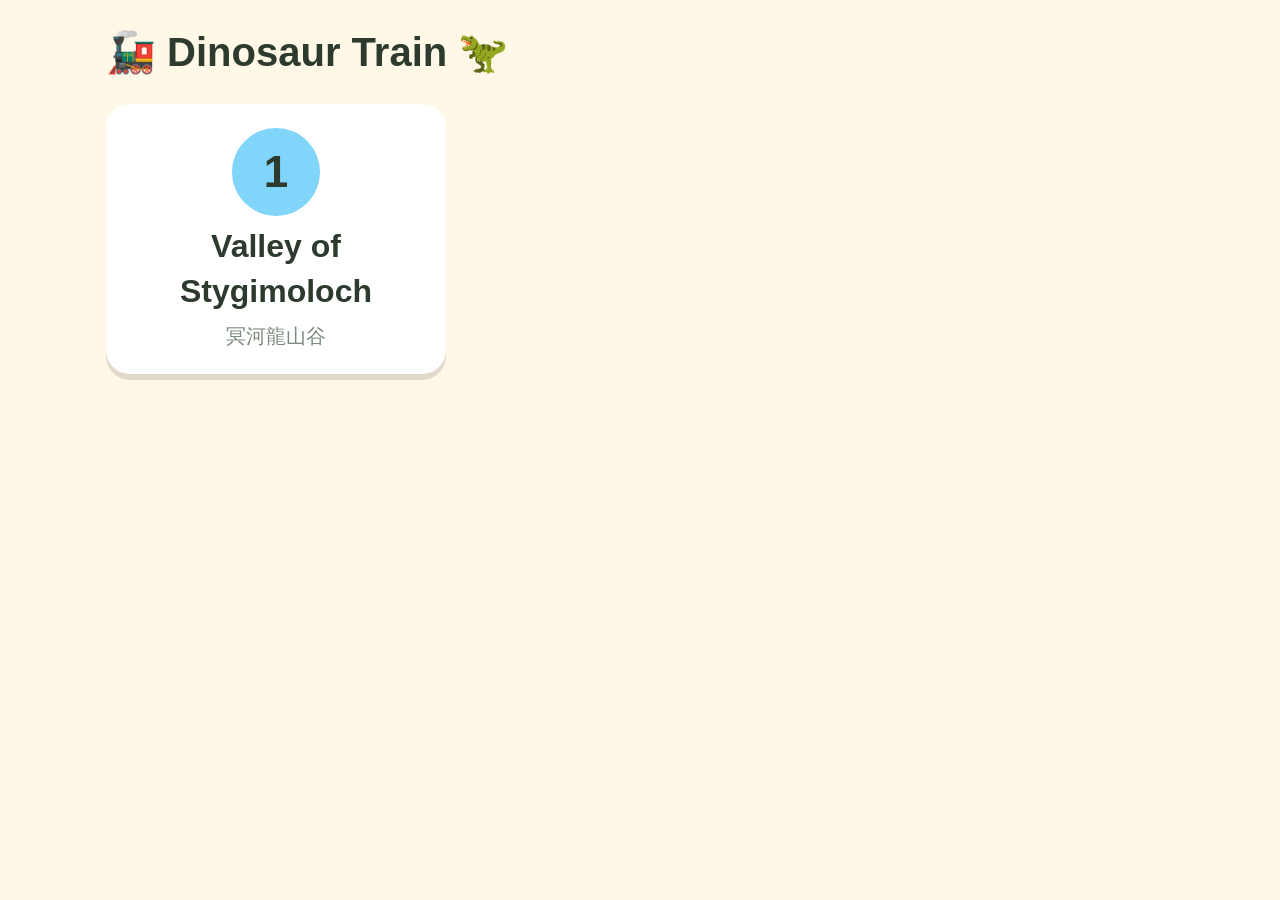
==== index.html @ 0fc73d94 "建立網站骨架、單集頁與第一集內容 - 首頁集數卡片、localStorage 看完紀錄 - 單集頁：YouTube 影片、點單字發音、點句子播放片段後自動暫停 - 第一集 Valley of Styg" ====
<!doctype html>
<html lang="zh-Hant">
<head>
  <meta charset="utf-8">
  <meta name="viewport" content="width=device-width, initial-scale=1">
  <title>恐龍火車學英文</title>
  <link rel="stylesheet" href="css/style.css">
</head>
<body>
  <main class="page">
    <header class="top-bar">
      <h1 class="page-title">🚂 Dinosaur Train 🦖</h1>
    </header>

    <div id="episode-list" class="episode-grid"></div>
    <p id="status" class="message">載入中…</p>
  </main>

  <script type="module" src="js/home.js"></script>
</body>
</html>
---- css/style.css ----
:root {
  --bg: #fff8e7;
  --card: #ffffff;
  --text: #2d3a2e;
  --text-soft: #7a8a7c;
  --green: #4caf50;
  --green-dark: #2e7d32;
  --orange: #ff9800;
  --sky: #81d4fa;
  --radius: 24px;
  --shadow: 0 6px 0 rgba(0, 0, 0, 0.12);
  --tap-min: 64px;
}

* {
  box-sizing: border-box;
}

html {
  -webkit-text-size-adjust: 100%;
}

body {
  margin: 0;
  background: var(--bg);
  color: var(--text);
  font-family: "Nunito", "Arial Rounded MT Bold", "Microsoft JhengHei", "PingFang TC", sans-serif;
  font-size: 24px;
  line-height: 1.4;
  /* 平板上避免長按選取文字與點擊灰框 */
  -webkit-user-select: none;
  user-select: none;
  -webkit-tap-highlight-color: transparent;
  touch-action: manipulation;
}

/* ---------- 版面 ---------- */

.page {
  max-width: 1100px;
  margin: 0 auto;
  padding: 24px 16px 48px;
}

.top-bar {
  display: flex;
  align-items: center;
  justify-content: space-between;
  gap: 16px;
  margin-bottom: 24px;
}

.page-title {
  margin: 0;
  font-size: 40px;
}

/* ---------- 文字 ---------- */

.en {
  font-size: 32px;
  font-weight: 800;
}

.zh {
  font-size: 20px;
  color: var(--text-soft);
}

/* ---------- 大按鈕 ---------- */

.big-btn {
  display: inline-flex;
  align-items: center;
  justify-content: center;
  gap: 8px;
  min-width: var(--tap-min);
  min-height: var(--tap-min);
  padding: 12px 24px;
  border: none;
  border-radius: var(--radius);
  background: var(--green);
  color: #fff;
  font: inherit;
  font-weight: 800;
  text-decoration: none;
  box-shadow: var(--shadow);
  cursor: pointer;
  transition: transform 0.08s ease, box-shadow 0.08s ease;
}

.big-btn:active,
.tappable:active {
  transform: translateY(4px) scale(0.97);
  box-shadow: 0 2px 0 rgba(0, 0, 0, 0.12);
}

/* ---------- 首頁集數卡片 ---------- */

.episode-grid {
  display: grid;
  grid-template-columns: repeat(auto-fill, minmax(260px, 1fr));
  gap: 24px;
}

.episode-card {
  position: relative;
  display: flex;
  flex-direction: column;
  align-items: center;
  gap: 8px;
  min-height: 220px;
  padding: 24px 16px;
  border-radius: var(--radius);
  background: var(--card);
  box-shadow: var(--shadow);
  color: inherit;
  text-align: center;
  text-decoration: none;
  transition: transform 0.08s ease, box-shadow 0.08s ease;
}

.episode-card .ep-number {
  display: flex;
  align-items: center;
  justify-content: center;
  width: 88px;
  height: 88px;
  border-radius: 50%;
  background: var(--sky);
  font-size: 44px;
  font-weight: 900;
}

.episode-card.watched {
  background: #e8f5e9;
  outline: 4px solid var(--green);
}

.episode-card .watched-badge {
  position: absolute;
  top: 12px;
  right: 12px;
  font-size: 40px;
}

/* ---------- 狀態訊息 ---------- */

.message {
  padding: 24px;
  border-radius: var(--radius);
  background: var(--card);
  text-align: center;
}

.message.error {
  color: #c62828;
}

/* ---------- 單集頁：影片 ---------- */

/* 影片固定在上方，往下捲單字或句子時仍看得到 */
.video-bar {
  position: sticky;
  top: 0;
  z-index: 10;
  background: var(--bg);
  padding: 12px 16px;
  box-shadow: 0 4px 12px rgba(0, 0, 0, 0.08);
}

.video-bar-inner {
  position: relative;
  max-width: 1100px;
  margin: 0 auto;
}

/* 高度上限 45vh，橫放平板時下方仍留足空間給卡片 */
.video-frame {
  width: min(100%, calc(45vh * 16 / 9));
  margin: 0 auto;
  aspect-ratio: 16 / 9;
  border-radius: 16px;
  overflow: hidden;
  background: #000;
}

.video-frame iframe,
.video-frame #player {
  display: block;
  width: 100%;
  height: 100%;
  border: 0;
}

.home-btn {
  position: absolute;
  top: 0;
  left: 0;
  z-index: 1;
  padding: 0;
  font-size: 36px;
  background: var(--orange);
}

.episode-title {
  display: flex;
  flex-wrap: wrap;
  align-items: baseline;
  gap: 4px 16px;
  margin: 8px 0 16px;
}

.section {
  margin-top: 24px;
}

.section-title {
  margin: 0 0 12px;
  font-size: 28px;
}

/* ---------- 單字卡 ---------- */

.word-grid {
  display: grid;
  grid-template-columns: repeat(auto-fill, minmax(170px, 1fr));
  gap: 16px;
}

.word-card {
  display: flex;
  flex-direction: column;
  border-radius: var(--radius);
  background: var(--card);
  box-shadow: var(--shadow);
  overflow: hidden;
}

.word-card button {
  border: none;
  background: none;
  color: inherit;
  font: inherit;
  cursor: pointer;
  transition: transform 0.08s ease, background 0.2s ease;
}

.word-say {
  display: flex;
  flex-direction: column;
  align-items: center;
  gap: 4px;
  padding: 16px 8px 12px;
}

.word-say .emoji {
  font-size: 64px;
  line-height: 1.1;
}

.word-say.pressed {
  background: #fff3c4;
}

.word-watch {
  min-height: var(--tap-min);
  border-top: 2px dashed #eee !important;
  font-size: 32px;
}

.word-card .tappable:active {
  box-shadow: none;
}

/* ---------- 句子 ---------- */

.sentence-list {
  display: flex;
  flex-direction: column;
  gap: 16px;
}

.sentence {
  display: flex;
  align-items: center;
  gap: 16px;
  width: 100%;
  min-height: 96px;
  padding: 16px 20px;
  border: 4px solid transparent;
  border-radius: var(--radius);
  background: var(--card);
  box-shadow: var(--shadow);
  color: inherit;
  font: inherit;
  text-align: left;
  cursor: pointer;
  transition: transform 0.08s ease, box-shadow 0.08s ease, border-color 0.2s ease;
}

.sentence-icon {
  display: flex;
  flex: none;
  align-items: center;
  justify-content: center;
  width: var(--tap-min);
  height: var(--tap-min);
  border-radius: 50%;
  background: var(--green);
  color: #fff;
  font-size: 28px;
}

.sentence.playing {
  border-color: var(--orange);
  background: #fff3e0;
}

.sentence.playing .sentence-icon {
  background: var(--orange);
  animation: pulse 0.8s ease-in-out infinite alternate;
}

@keyframes pulse {
  to {
    transform: scale(1.12);
  }
}
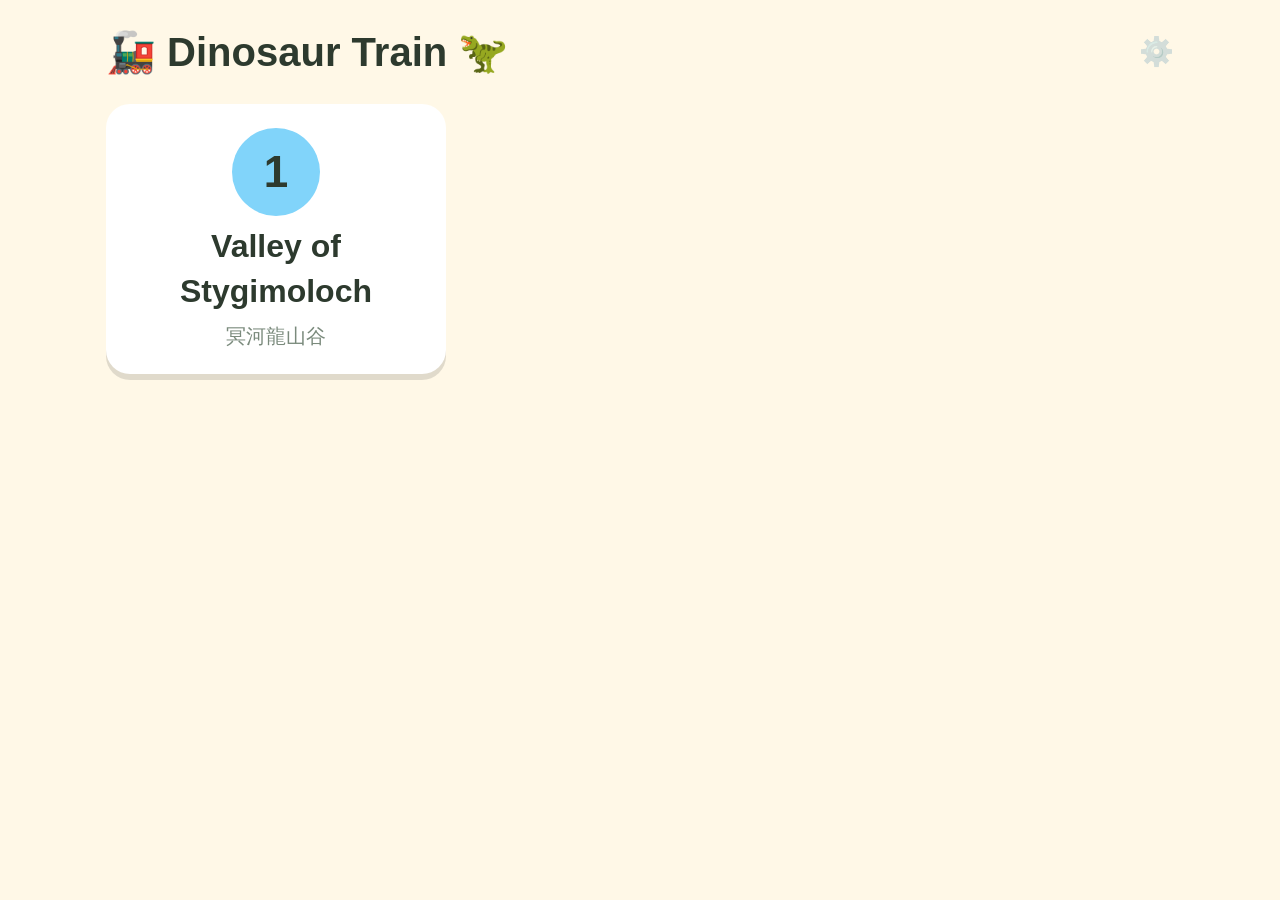
==== commit 02cabca4: "新增編輯模式與本機存檔 server - edit.html：大人用編輯模式（乘法門檻），可新增集數、增刪句子／單字／恐龍，   ⏱ 取影片目前時間、±0.1 秒微調、試播片段 - tools/ser" ====
--- a/index.html
+++ b/index.html
@@ -4,12 +4,14 @@
   <meta charset="utf-8">
   <meta name="viewport" content="width=device-width, initial-scale=1">
   <title>恐龍火車學英文</title>
+  <link rel="icon" href="data:image/svg+xml,<svg xmlns=%22http://www.w3.org/2000/svg%22 viewBox=%220 0 100 100%22><text y=%22.9em%22 font-size=%2290%22>🦖</text></svg>">
   <link rel="stylesheet" href="css/style.css">
 </head>
 <body>
   <main class="page">
     <header class="top-bar">
       <h1 class="page-title">🚂 Dinosaur Train 🦖</h1>
+      <a class="settings-link" href="edit.html" aria-label="編輯模式（大人用）">⚙️</a>
     </header>
 
     <div id="episode-list" class="episode-grid"></div>
--- a/css/style.css
+++ b/css/style.css
@@ -327,3 +327,332 @@
     transform: scale(1.12);
   }
 }
+
+/* ---------- 編輯模式（大人用，字可以小一點） ---------- */
+
+.edit-mode {
+  font-size: 18px;
+}
+
+.edit-mode input {
+  -webkit-user-select: text;
+  user-select: text;
+}
+
+.edit-mode h2 {
+  display: flex;
+  flex-wrap: wrap;
+  align-items: center;
+  gap: 12px;
+  font-size: 24px;
+}
+
+.hint {
+  color: var(--text-soft);
+  font-size: 16px;
+  font-weight: normal;
+}
+
+.small-btn {
+  display: inline-flex;
+  align-items: center;
+  justify-content: center;
+  min-width: 44px;
+  min-height: 44px;
+  padding: 6px 12px;
+  border: 2px solid #ddd;
+  border-radius: 12px;
+  background: #fff;
+  color: inherit;
+  font: inherit;
+  font-size: 16px;
+  text-decoration: none;
+  cursor: pointer;
+}
+
+.small-btn:hover {
+  border-color: var(--green);
+}
+
+.small-btn:active {
+  transform: translateY(1px);
+}
+
+.field {
+  min-height: 44px;
+  padding: 6px 10px;
+  border: 2px solid #ddd;
+  border-radius: 10px;
+  background: #fff;
+  color: inherit;
+  font: inherit;
+}
+
+.field:focus {
+  border-color: var(--green);
+  outline: none;
+}
+
+.field.narrow {
+  width: 90px;
+}
+
+.field.time {
+  width: 90px;
+}
+
+.field.emoji-field {
+  width: 64px;
+  text-align: center;
+  font-size: 24px;
+}
+
+.field.en-field {
+  font-weight: 700;
+}
+
+/* 門檻 */
+
+.gate {
+  text-align: center;
+}
+
+.gate-question {
+  font-size: 48px;
+  font-weight: 800;
+}
+
+.gate-form {
+  display: flex;
+  justify-content: center;
+  gap: 12px;
+  margin-bottom: 24px;
+}
+
+.gate-form input {
+  width: 140px;
+  padding: 8px;
+  border: 3px solid #ddd;
+  border-radius: 16px;
+  font: inherit;
+  font-size: 32px;
+  text-align: center;
+}
+
+.home-link {
+  margin-top: 24px;
+  background: var(--orange);
+}
+
+/* 集數列表 */
+
+.picker-list {
+  display: flex;
+  flex-direction: column;
+  gap: 12px;
+}
+
+.picker-row {
+  display: flex;
+  flex-wrap: wrap;
+  align-items: center;
+  gap: 8px 16px;
+  padding: 12px 16px;
+  border-radius: 16px;
+  background: var(--card);
+  box-shadow: var(--shadow);
+  color: inherit;
+  text-decoration: none;
+}
+
+.picker-num {
+  display: flex;
+  align-items: center;
+  justify-content: center;
+  width: 48px;
+  height: 48px;
+  border-radius: 50%;
+  background: var(--sky);
+  font-weight: 900;
+}
+
+.picker-title {
+  flex: 1;
+  font-weight: 700;
+}
+
+.picker-count {
+  color: var(--text-soft);
+}
+
+.new-form {
+  display: flex;
+  flex-wrap: wrap;
+  gap: 12px;
+}
+
+.new-form input {
+  flex: 1;
+  min-width: 260px;
+  min-height: 64px;
+  padding: 8px 16px;
+  border: 2px solid #ddd;
+  border-radius: 16px;
+  font: inherit;
+}
+
+/* 影片下方的跳轉工具 */
+
+.video-tools {
+  display: flex;
+  flex-wrap: wrap;
+  align-items: center;
+  justify-content: center;
+  gap: 8px;
+  margin-top: 8px;
+}
+
+.video-tools button {
+  min-height: 40px;
+  padding: 4px 12px;
+  border: 2px solid #ddd;
+  border-radius: 10px;
+  background: #fff;
+  font: inherit;
+  font-size: 16px;
+  cursor: pointer;
+}
+
+.now {
+  min-width: 90px;
+  font-family: ui-monospace, Consolas, monospace;
+  font-size: 20px;
+  font-weight: 700;
+  text-align: center;
+}
+
+.edit-mode .video-frame {
+  width: min(100%, calc(30vh * 16 / 9));
+}
+
+/* 編輯列 */
+
+.edit-section {
+  margin-top: 32px;
+}
+
+.meta-grid {
+  display: grid;
+  grid-template-columns: repeat(auto-fill, minmax(240px, 1fr));
+  gap: 12px;
+}
+
+.meta-item {
+  display: flex;
+  flex-direction: column;
+  gap: 4px;
+}
+
+.meta-label {
+  color: var(--text-soft);
+  font-size: 14px;
+}
+
+.edit-row {
+  display: flex;
+  flex-wrap: wrap;
+  align-items: center;
+  gap: 8px 16px;
+  margin-bottom: 12px;
+  padding: 12px;
+  border-radius: 16px;
+  background: var(--card);
+  box-shadow: 0 2px 0 rgba(0, 0, 0, 0.08);
+}
+
+.row-texts {
+  display: flex;
+  flex: 1 1 320px;
+  gap: 8px;
+}
+
+.row-texts .field:not(.emoji-field) {
+  flex: 1;
+  min-width: 0;
+}
+
+.row-times {
+  display: flex;
+  flex-wrap: wrap;
+  gap: 8px 16px;
+}
+
+.time-field {
+  display: flex;
+  align-items: center;
+  gap: 4px;
+}
+
+.time-label {
+  color: var(--text-soft);
+  font-size: 14px;
+}
+
+.row-actions {
+  display: flex;
+  gap: 8px;
+  margin-left: auto;
+}
+
+.add-btn {
+  width: 100%;
+  border-style: dashed;
+}
+
+/* 底部存檔列 */
+
+.edit-mode #editor .page {
+  padding-bottom: 120px;
+}
+
+.save-bar {
+  position: fixed;
+  right: 0;
+  bottom: 0;
+  left: 0;
+  z-index: 20;
+  display: flex;
+  flex-wrap: wrap;
+  align-items: center;
+  gap: 8px 12px;
+  padding: 10px 16px;
+  background: var(--card);
+  box-shadow: 0 -4px 12px rgba(0, 0, 0, 0.1);
+}
+
+.save-status {
+  flex: 1;
+  color: var(--text-soft);
+}
+
+.save-status.unsaved {
+  color: var(--orange);
+  font-weight: 700;
+}
+
+.save-status.saved {
+  color: var(--green-dark);
+  font-weight: 700;
+}
+
+.save-status.error {
+  color: #c62828;
+}
+
+/* 首頁右上角的齒輪：小、淡，孩子不容易注意到 */
+
+.settings-link {
+  opacity: 0.35;
+  font-size: 28px;
+  text-decoration: none;
+}
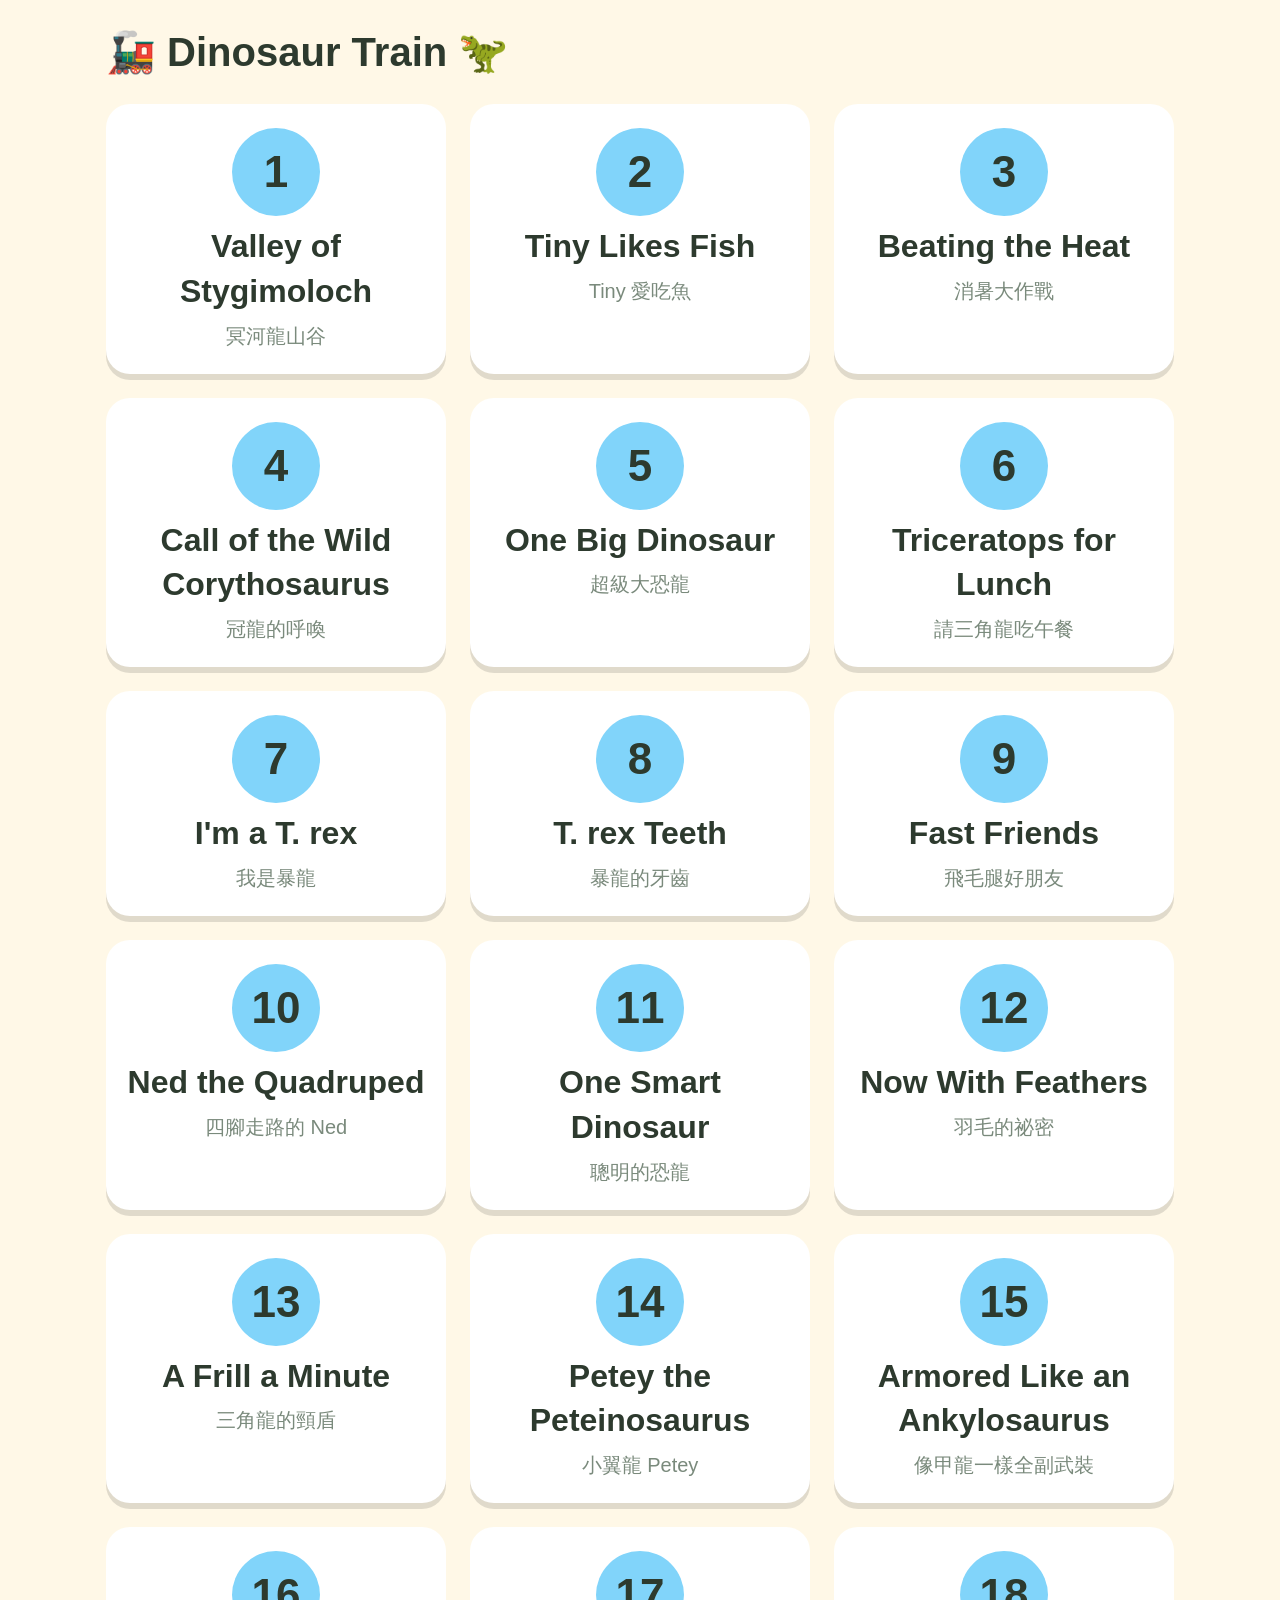
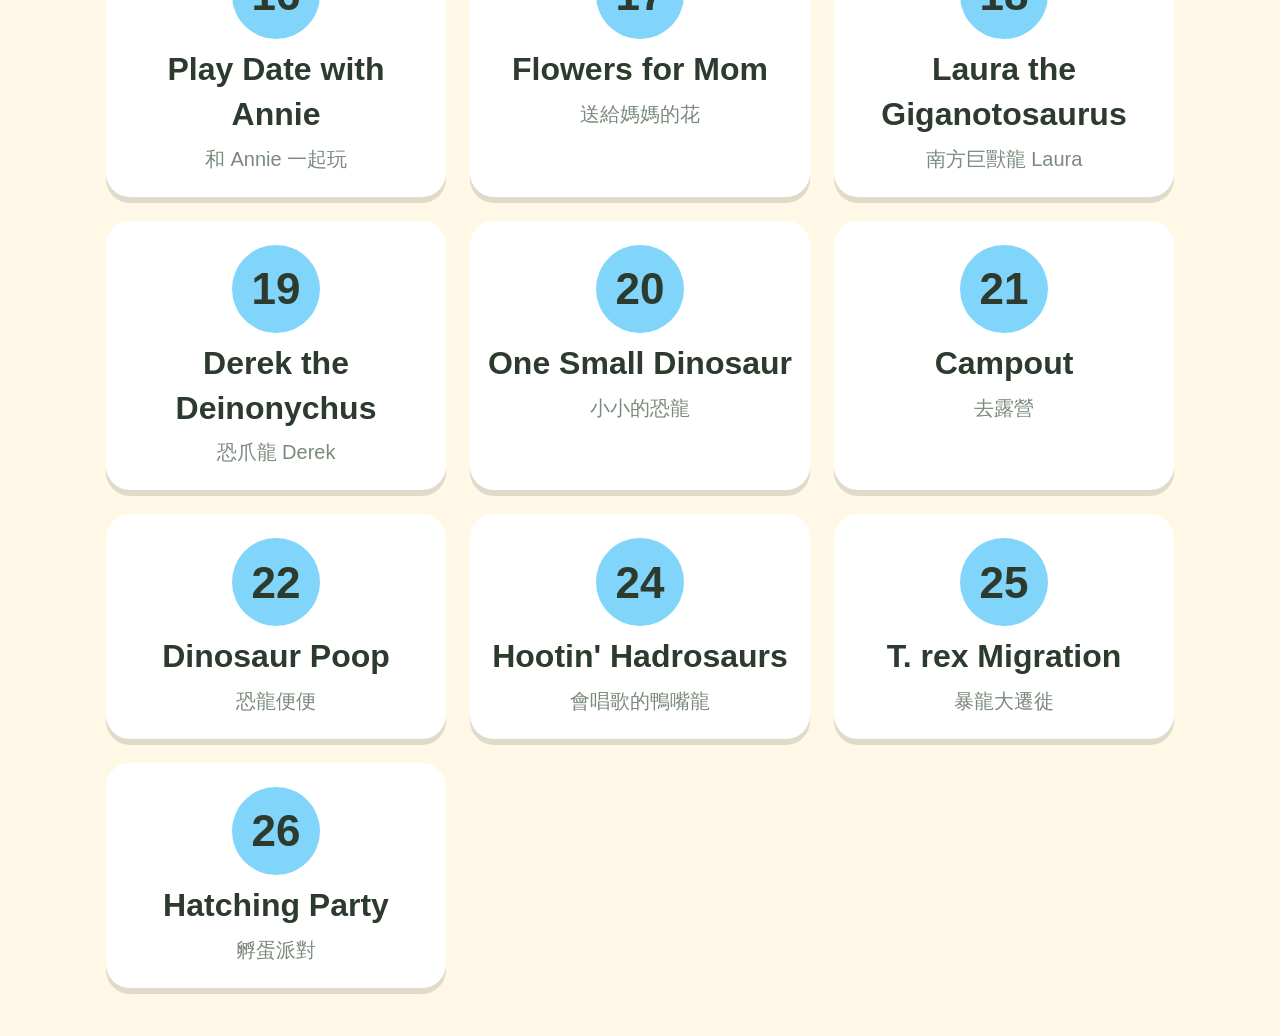
==== commit 2d1f23c3: "準備發布到 GitHub Pages - js/env.js：判斷是否在家裡電腦（localhost） - 網路版隱藏 ⚙️，直接開 edit.html 會提示只能在家裡電腦編輯 - 加入 .noje" ====
--- a/index.html
+++ b/index.html
@@ -11,7 +11,7 @@
   <main class="page">
     <header class="top-bar">
       <h1 class="page-title">🚂 Dinosaur Train 🦖</h1>
-      <a class="settings-link" href="edit.html" aria-label="編輯模式（大人用）">⚙️</a>
+      <a id="settings-link" class="settings-link" href="edit.html" aria-label="編輯模式（大人用）" hidden>⚙️</a>
     </header>
 
     <div id="episode-list" class="episode-grid"></div>
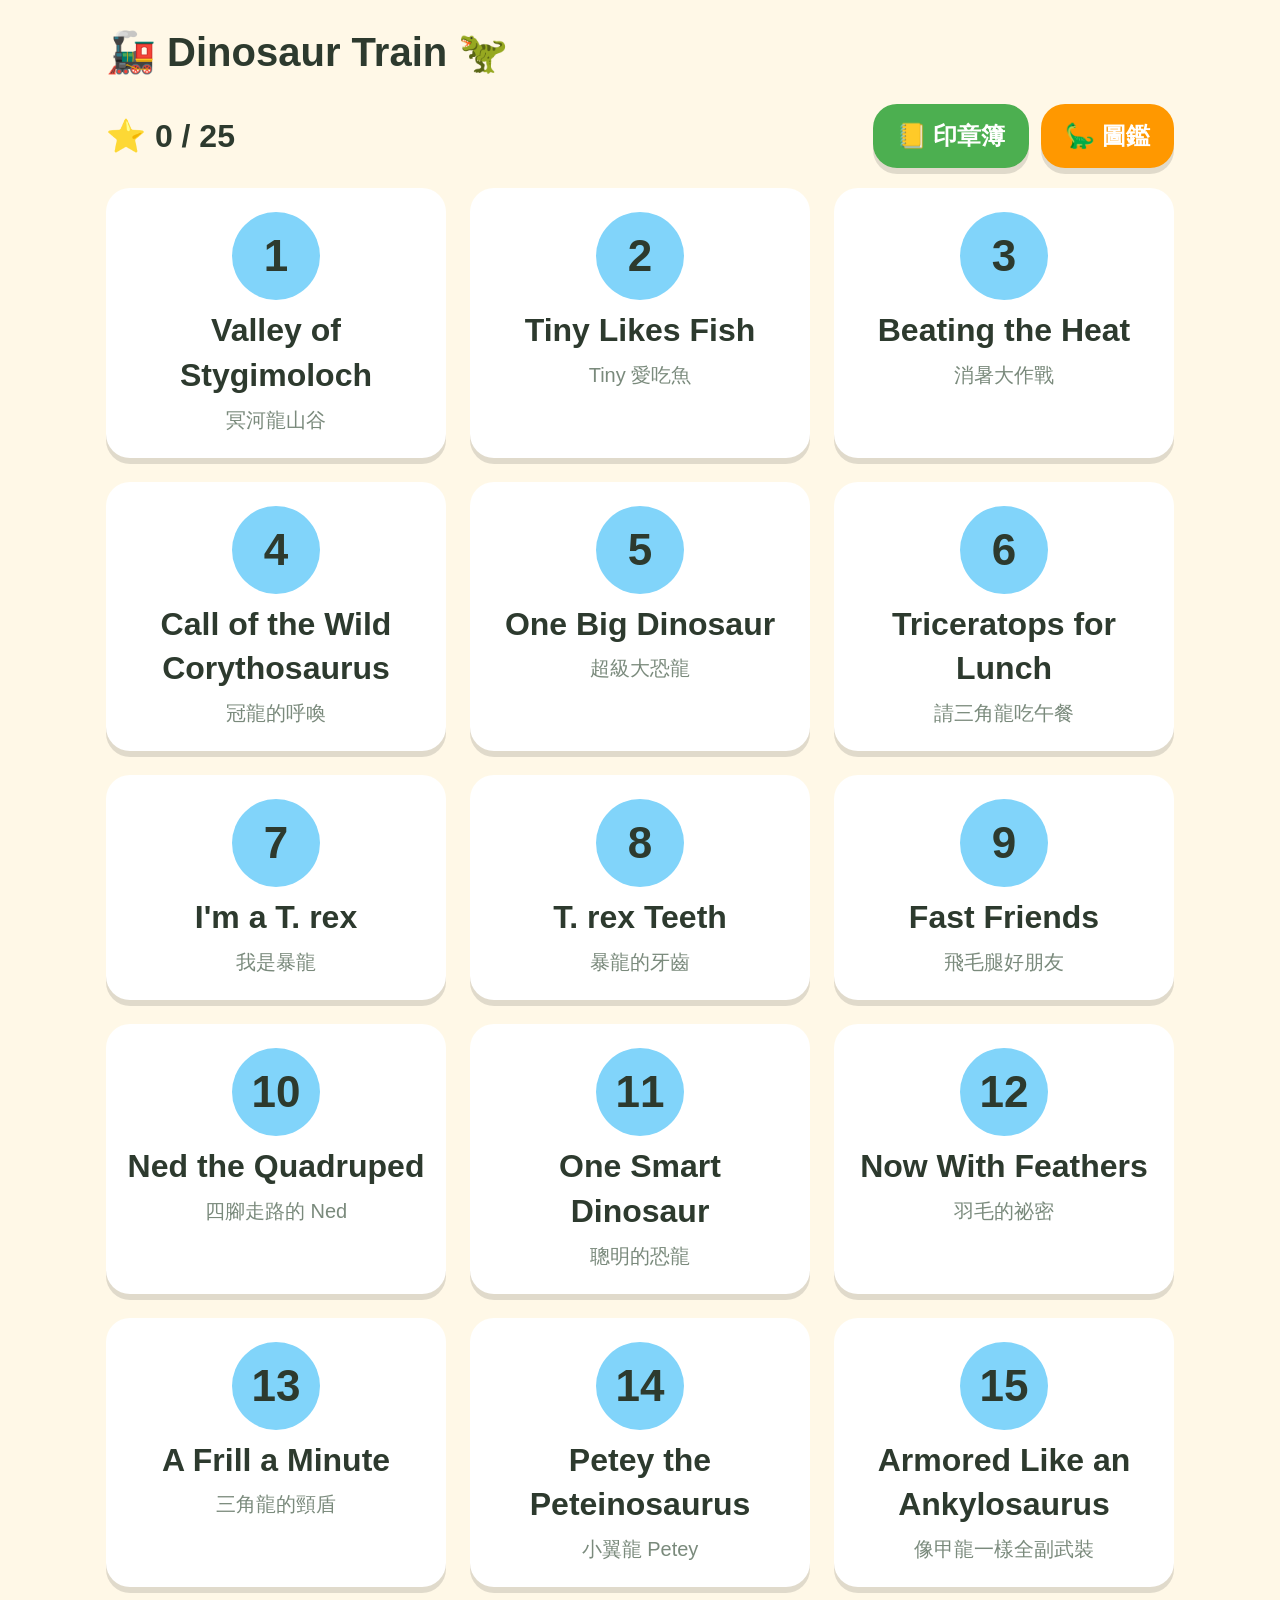
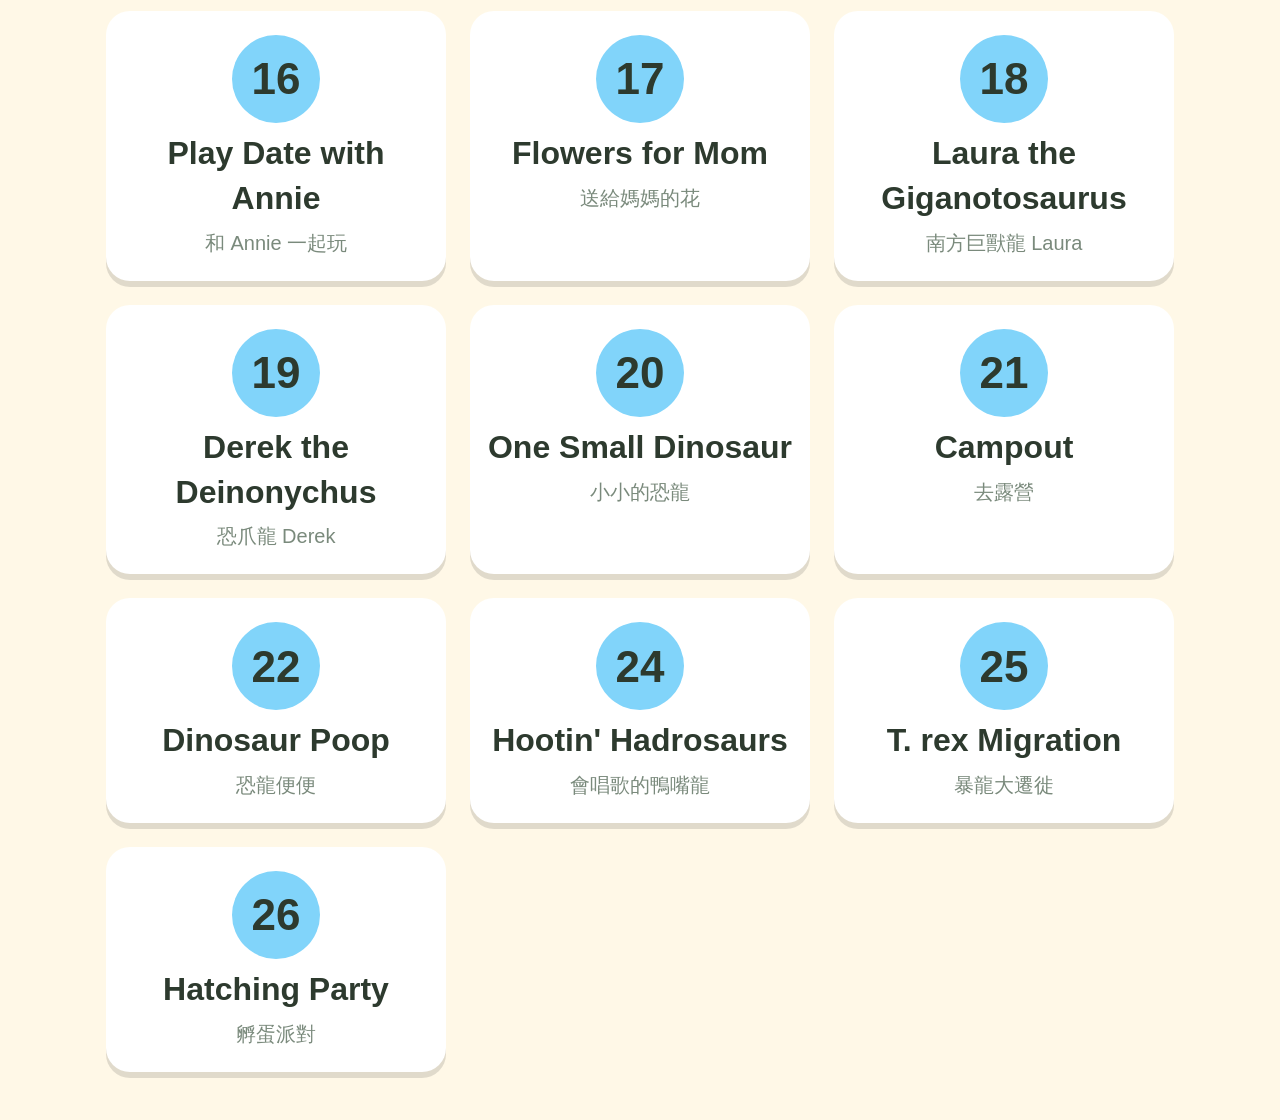
==== commit ea6a4977: "階段 3、4：看完判斷、恐龍印章、印章簿與恐龍圖鑑 - 看完判斷：累計播放滿影片長度 85%（跨次累加），單集頁有小火車進度條；   大人可手動標記 - 看完時跳出蓋章畫面（孩子點一下蓋章，有音效與發" ====
--- a/index.html
+++ b/index.html
@@ -14,6 +14,12 @@
       <a id="settings-link" class="settings-link" href="edit.html" aria-label="編輯模式（大人用）" hidden>⚙️</a>
     </header>
 
+    <nav class="home-nav">
+      <span id="home-progress" class="home-progress"></span>
+      <a class="big-btn" href="stamps.html">📒 印章簿</a>
+      <a class="big-btn nav-dex" href="dex.html">🦕 圖鑑</a>
+    </nav>
+
     <div id="episode-list" class="episode-grid"></div>
     <p id="status" class="message">載入中…</p>
   </main>
--- a/css/style.css
+++ b/css/style.css
@@ -14,6 +14,11 @@
 
 * {
   box-sizing: border-box;
+}
+
+/* 有設定 display 的元素也要能用 hidden 屬性隱藏 */
+[hidden] {
+  display: none !important;
 }
 
 html {
@@ -656,3 +661,490 @@
   font-size: 28px;
   text-decoration: none;
 }
+
+/* ---------- 編輯模式：字幕面板（在影片右邊） ---------- */
+
+.edit-video-layout {
+  display: flex;
+  gap: 12px;
+}
+
+.video-col {
+  flex: none;
+  width: min(100%, calc(30vh * 16 / 9));
+}
+
+.edit-video-layout .video-frame {
+  width: 100%;
+}
+
+.caption-panel {
+  display: flex;
+  flex: 1;
+  flex-direction: column;
+  min-width: 0;
+  height: calc(30vh + 52px);
+  border-radius: 16px;
+  background: var(--card);
+  overflow: hidden;
+}
+
+.cap-header {
+  display: flex;
+  align-items: center;
+  gap: 8px;
+  padding: 8px 8px 4px 12px;
+}
+
+.cap-search {
+  flex: 1;
+  min-width: 0;
+  min-height: 36px;
+  font-size: 16px;
+}
+
+.cap-hint {
+  padding: 0 12px 6px;
+  color: var(--text-soft);
+  font-size: 13px;
+}
+
+.cap-list {
+  position: relative;
+  flex: 1;
+  overflow-y: auto;
+  border-top: 1px solid #eee;
+}
+
+.cap-line {
+  display: flex;
+  align-items: baseline;
+  gap: 8px;
+  padding: 4px 8px;
+  border-left: 4px solid transparent;
+  font-size: 16px;
+}
+
+.cap-line:hover {
+  background: #fafafa;
+}
+
+.cap-line.cap-current {
+  border-left-color: var(--orange);
+  background: #fff3e0;
+}
+
+.cap-line.cap-noise {
+  color: var(--text-soft);
+  font-size: 13px;
+}
+
+.cap-time {
+  flex: none;
+  padding: 2px 6px;
+  border: none;
+  border-radius: 6px;
+  background: #eef6ff;
+  color: #1565c0;
+  font-family: ui-monospace, Consolas, monospace;
+  font-size: 13px;
+  cursor: pointer;
+}
+
+.cap-text {
+  flex: 1;
+  -webkit-user-select: text;
+  user-select: text;
+  cursor: text;
+}
+
+.cap-add {
+  flex: none;
+  padding: 2px 6px;
+  border: 1px solid #ddd;
+  border-radius: 8px;
+  background: #fff;
+  font-size: 14px;
+  cursor: pointer;
+  opacity: 0.5;
+}
+
+.cap-line:hover .cap-add {
+  opacity: 1;
+}
+
+.cap-message {
+  padding: 12px;
+  color: var(--text-soft);
+}
+
+.edit-row.just-added {
+  outline: 3px solid var(--orange);
+}
+
+/* 窄螢幕：字幕放到影片下面 */
+@media (max-width: 900px) {
+  .edit-video-layout {
+    flex-direction: column;
+  }
+
+  .video-col {
+    margin: 0 auto;
+  }
+
+  .caption-panel {
+    height: 22vh;
+  }
+}
+
+.edit-video-layout .video-tools {
+  flex-wrap: nowrap;
+  gap: 4px;
+}
+
+.edit-video-layout .video-tools button {
+  padding: 4px 8px;
+  white-space: nowrap;
+}
+
+/* ---------- 首頁：進度與入口 ---------- */
+
+.home-nav {
+  display: flex;
+  flex-wrap: wrap;
+  align-items: center;
+  justify-content: flex-end;
+  gap: 12px;
+  margin-bottom: 20px;
+}
+
+.home-progress {
+  margin-right: auto;
+  font-size: 32px;
+  font-weight: 900;
+}
+
+.nav-dex {
+  background: var(--orange);
+}
+
+.home-link {
+  background: var(--orange);
+}
+
+.episode-card {
+  overflow: hidden;
+}
+
+.card-progress {
+  position: absolute;
+  bottom: 0;
+  left: 0;
+  height: 8px;
+  background: var(--orange);
+}
+
+/* ---------- 單集頁：看片進度小火車 ---------- */
+
+.watch-progress {
+  display: flex;
+  align-items: center;
+  gap: 8px;
+  margin: 0 0 16px;
+}
+
+.watch-track {
+  position: relative;
+  flex: 1;
+  height: 12px;
+  margin: 0 20px;
+  border-radius: 6px;
+  background: repeating-linear-gradient(90deg, #c8b89a 0 14px, transparent 14px 22px), #eee3cc;
+}
+
+.watch-train {
+  position: absolute;
+  top: 50%;
+  left: 0;
+  font-size: 36px;
+  transform: translate(-50%, -55%) scaleX(-1); /* 讓火車朝右開 */
+  transition: left 1s linear;
+}
+
+.watch-goal {
+  font-size: 36px;
+}
+
+.watch-progress.done .watch-track {
+  background: var(--green);
+}
+
+.adult-mark {
+  display: block;
+  margin: 48px auto 0;
+  padding: 8px 16px;
+  border: none;
+  background: none;
+  color: var(--text-soft);
+  font: inherit;
+  font-size: 14px;
+  text-decoration: underline;
+  cursor: pointer;
+}
+
+/* ---------- 印章 ---------- */
+
+.stamp {
+  position: relative;
+  display: flex;
+  align-items: center;
+  justify-content: center;
+  width: 140px;
+  height: 140px;
+  border: 6px solid #d84315;
+  border-radius: 50%;
+  background: #fff;
+  overflow: hidden;
+  box-shadow: inset 0 0 0 4px #fff, inset 0 0 0 7px #d84315;
+}
+
+.stamp.empty {
+  border: 4px dashed #c8b89a;
+  background: transparent;
+  box-shadow: none;
+  color: #c8b89a;
+  font-size: 44px;
+  font-weight: 900;
+}
+
+.stamp-img {
+  width: 86%;
+  height: 70%;
+  object-fit: contain;
+}
+
+.stamp-img.dino-emoji {
+  display: flex;
+  align-items: center;
+  justify-content: center;
+  font-size: 64px;
+}
+
+.stamp-number {
+  position: absolute;
+  bottom: 6px;
+  left: 50%;
+  transform: translateX(-50%);
+  padding: 0 8px;
+  border-radius: 8px;
+  background: #d84315;
+  color: #fff;
+  font-size: 16px;
+  font-weight: 900;
+}
+
+.stamp-overlay {
+  position: fixed;
+  inset: 0;
+  z-index: 100;
+  display: flex;
+  align-items: center;
+  justify-content: center;
+  padding: 16px;
+  background: rgba(0, 0, 0, 0.55);
+}
+
+.stamp-card {
+  display: flex;
+  flex-direction: column;
+  align-items: center;
+  gap: 16px;
+  width: min(100%, 520px);
+  padding: 28px 20px;
+  border-radius: var(--radius);
+  background: var(--bg);
+  text-align: center;
+}
+
+.stamp-title {
+  font-size: 32px;
+  font-weight: 900;
+}
+
+.stamp-slot {
+  display: flex;
+  align-items: center;
+  justify-content: center;
+  min-height: 200px;
+}
+
+.stamp-card .stamp {
+  width: 200px;
+  height: 200px;
+}
+
+.stamp-press {
+  min-height: 96px;
+  padding: 16px 40px;
+  font-size: 36px;
+  background: #d84315;
+}
+
+.stamp-slam {
+  animation: slam 0.45s cubic-bezier(0.3, 1.6, 0.6, 1) both;
+}
+
+@keyframes slam {
+  from {
+    opacity: 0;
+    transform: scale(2.6) rotate(-25deg);
+  }
+
+  70% {
+    opacity: 1;
+    transform: scale(0.92) rotate(-6deg);
+  }
+
+  to {
+    transform: scale(1) rotate(-8deg);
+  }
+}
+
+.stamp-name {
+  display: flex;
+  flex-direction: column;
+}
+
+.stamp-links {
+  display: flex;
+  flex-wrap: wrap;
+  justify-content: center;
+  gap: 12px;
+}
+
+.stamp-close {
+  background: var(--sky);
+  color: var(--text);
+}
+
+/* 印章簿 */
+
+.stamp-grid {
+  display: grid;
+  grid-template-columns: repeat(auto-fill, minmax(160px, 1fr));
+  gap: 20px;
+  justify-items: center;
+}
+
+.stamp-slot-cell {
+  display: flex;
+  flex-direction: column;
+  align-items: center;
+  gap: 6px;
+  padding: 4px;
+  border: none;
+  background: none;
+  color: inherit;
+  font: inherit;
+  text-decoration: none;
+  cursor: pointer;
+}
+
+.stamp-slot-cell .stamp:not(.empty) {
+  transform: rotate(-8deg);
+}
+
+.stamp-label {
+  font-size: 18px;
+  font-weight: 700;
+}
+
+/* ---------- 恐龍圖鑑 ---------- */
+
+.dex-grid {
+  display: grid;
+  grid-template-columns: repeat(auto-fill, minmax(220px, 1fr));
+  gap: 20px;
+}
+
+.dex-card {
+  display: flex;
+  flex-direction: column;
+  align-items: center;
+  gap: 6px;
+  padding: 16px 12px;
+  border: none;
+  border-radius: var(--radius);
+  background: var(--card);
+  box-shadow: var(--shadow);
+  color: inherit;
+  font: inherit;
+  text-align: center;
+  cursor: pointer;
+}
+
+.dex-card .en {
+  font-size: 24px;
+  word-break: break-word;
+}
+
+.dex-img {
+  width: 100%;
+  height: 130px;
+  object-fit: contain;
+}
+
+.dex-img.dino-emoji {
+  display: flex;
+  align-items: center;
+  justify-content: center;
+  font-size: 80px;
+}
+
+/* 還沒解鎖：剪影 */
+.dex-card.locked {
+  background: #efe6d2;
+}
+
+.dex-card.locked .dex-img {
+  filter: brightness(0) opacity(0.35);
+}
+
+.dex-card.locked .en {
+  color: var(--text-soft);
+}
+
+.dex-detail {
+  display: flex;
+  flex-wrap: wrap;
+  align-items: center;
+  justify-content: center;
+  gap: 6px;
+}
+
+.dex-ep {
+  min-width: 44px;
+  min-height: 44px;
+  font-weight: 900;
+}
+
+.credits-link {
+  margin-top: 40px;
+  text-align: center;
+  font-size: 14px;
+}
+
+.credits-link a,
+.credits-page a {
+  color: var(--text-soft);
+}
+
+.credits-page {
+  font-size: 16px;
+  -webkit-user-select: text;
+  user-select: text;
+}
+
+.credits-list li {
+  margin-bottom: 12px;
+}
